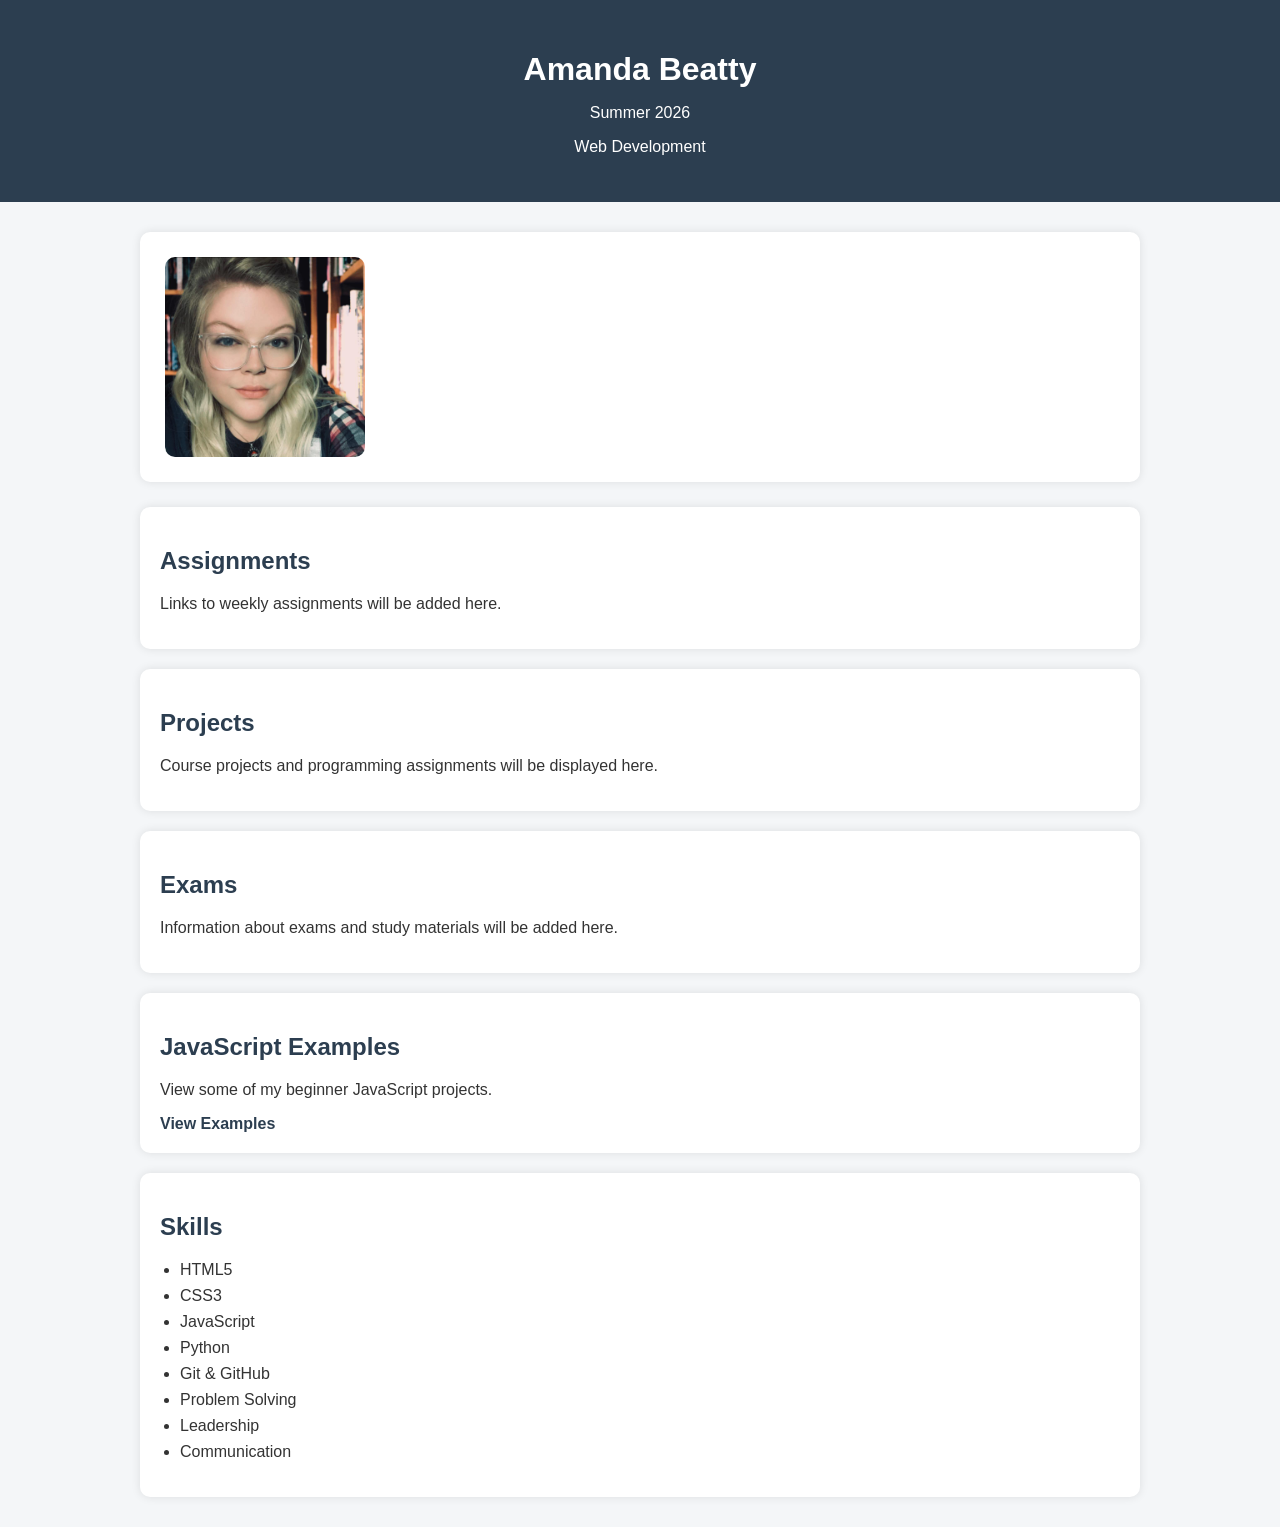
==== index.html @ d9ee72b9 "fixed links" ====
<!DOCTYPE html>
<html lang="en">
<head>
    <meta charset="UTF-8">
    <meta name="viewport" content="width=device-width, initial-scale=1.0">
    <title>Amanda Beatty - Home Page</title>
    <link href="index_style.css" rel="stylesheet" />
</head>

<body>

    <header>
        <h1>Amanda Beatty</h1>
        <p>Summer 2026</p>
        <p>Web Development</p>
    </header>

    <main>

        <section class="about">
            <img src="selfie.jpg" alt="">

            <div>
            </div>
        </section>

        <section class="card">
            <h2>Assignments</h2>
            <p>Links to weekly assignments will be added here.</p>
        </section>

        <section class="card">
            <h2>Projects</h2>
            <p>Course projects and programming assignments will be displayed here.</p>
        </section>

        <section class="card">
            <h2>Exams</h2>
            <p>Information about exams and study materials will be added here.</p>
        </section>

        <section class="card">
            <h2>JavaScript Examples</h2>
            <p>View some of my beginner JavaScript projects.</p>
            <a href="jsExamples.html">View Examples</a>
        </section>

        <section class="card">
            <h2>Skills</h2>

            <ul>
                <li>HTML5</li>
                <li>CSS3</li>
                <li>JavaScript</li>
                <li>Python</li>
                <li>Git & GitHub</li>
                <li>Problem Solving</li>
                <li>Leadership</li>
                <li>Communication</li>
            </ul>

        </section>

    </main>

    <footer>

    </footer>

</body>
</html>
---- index_style.css ----
/* General Page Styling */

body {
    margin: 0;
    font-family: Arial, Helvetica, sans-serif;
    background-color: #f4f6f8;
    color: #333;
}

/* Header */

header {
    background-color: #2c3e50;
    color: white;
    text-align: center;
    padding: 30px;
}

header h1 {
    margin-bottom: 10px;
}

/* Main */

main {
    width: 90%;
    max-width: 1000px;
    margin: 30px auto;
}

/* About Section */

.about {
    display: flex;
    align-items: center;
    gap: 30px;
    background: white;
    padding: 25px;
    border-radius: 10px;
    margin-bottom: 25px;
    box-shadow: 0 0 10px rgba(0,0,0,.1);
}

img {
    width: 200px;
    border-radius: 10px;
}

/* Cards */

.card {
    background: white;
    padding: 20px;
    margin-bottom: 20px;
    border-radius: 10px;
    box-shadow: 0 0 10px rgba(0,0,0,.1);
}

.card h2 {
    color: #2c3e50;
}

/* Skills List */

ul {
    padding-left: 20px;
}

li {
    margin-bottom: 8px;
}

/* Navigation */

nav {
    text-align: center;
    background-color: white;
    padding: 15px;
}

nav a,
.card a {
    color: #2c3e50;
    font-weight: bold;
    text-decoration: none;
}

nav a:hover,
.card a:hover {
    text-decoration: underline;
}

/* JavaScript Examples */

input {
    padding: 10px;
    margin: 5px;
    border: 1px solid #999;
    border-radius: 5px;
}

button {
    padding: 10px 15px;
    margin: 5px;
    border: none;
    border-radius: 5px;
    background-color: #2c3e50;
    color: white;
    cursor: pointer;
}

button:hover {
    background-color: #486581;
}

#greetingOutput,
#calculatorOutput {
    font-weight: bold;
}
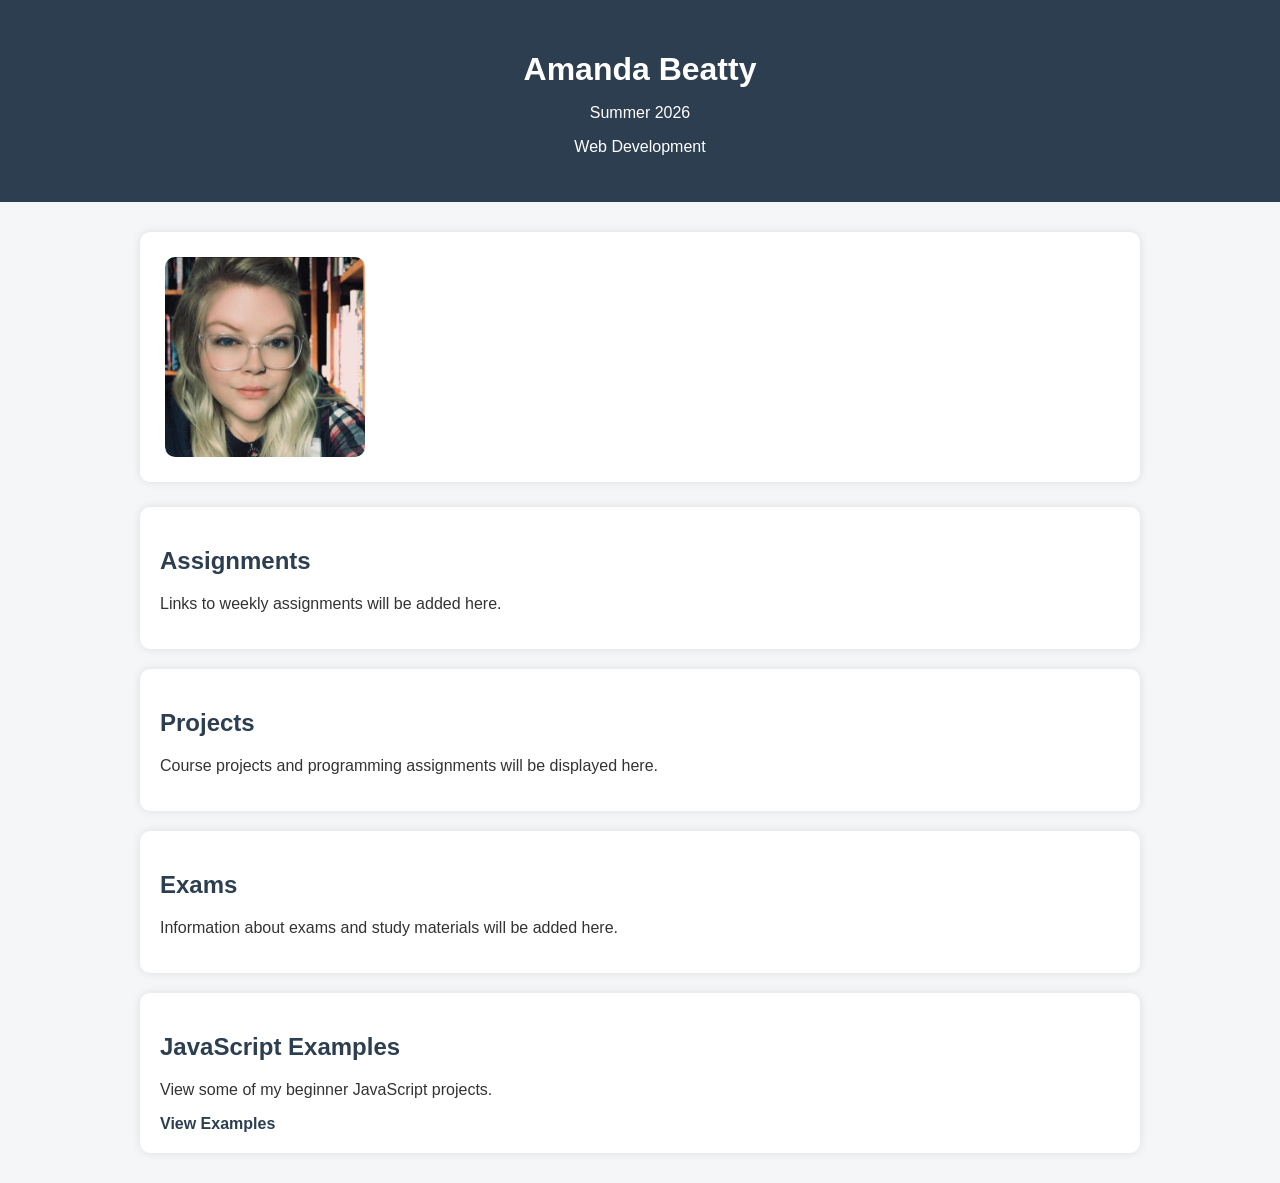
==== commit ba65c9b9: "updated" ====
--- a/index.html
+++ b/index.html
@@ -45,22 +45,6 @@
             <a href="jsExamples.html">View Examples</a>
         </section>
 
-        <section class="card">
-            <h2>Skills</h2>
-
-            <ul>
-                <li>HTML5</li>
-                <li>CSS3</li>
-                <li>JavaScript</li>
-                <li>Python</li>
-                <li>Git & GitHub</li>
-                <li>Problem Solving</li>
-                <li>Leadership</li>
-                <li>Communication</li>
-            </ul>
-
-        </section>
-
     </main>
 
     <footer>
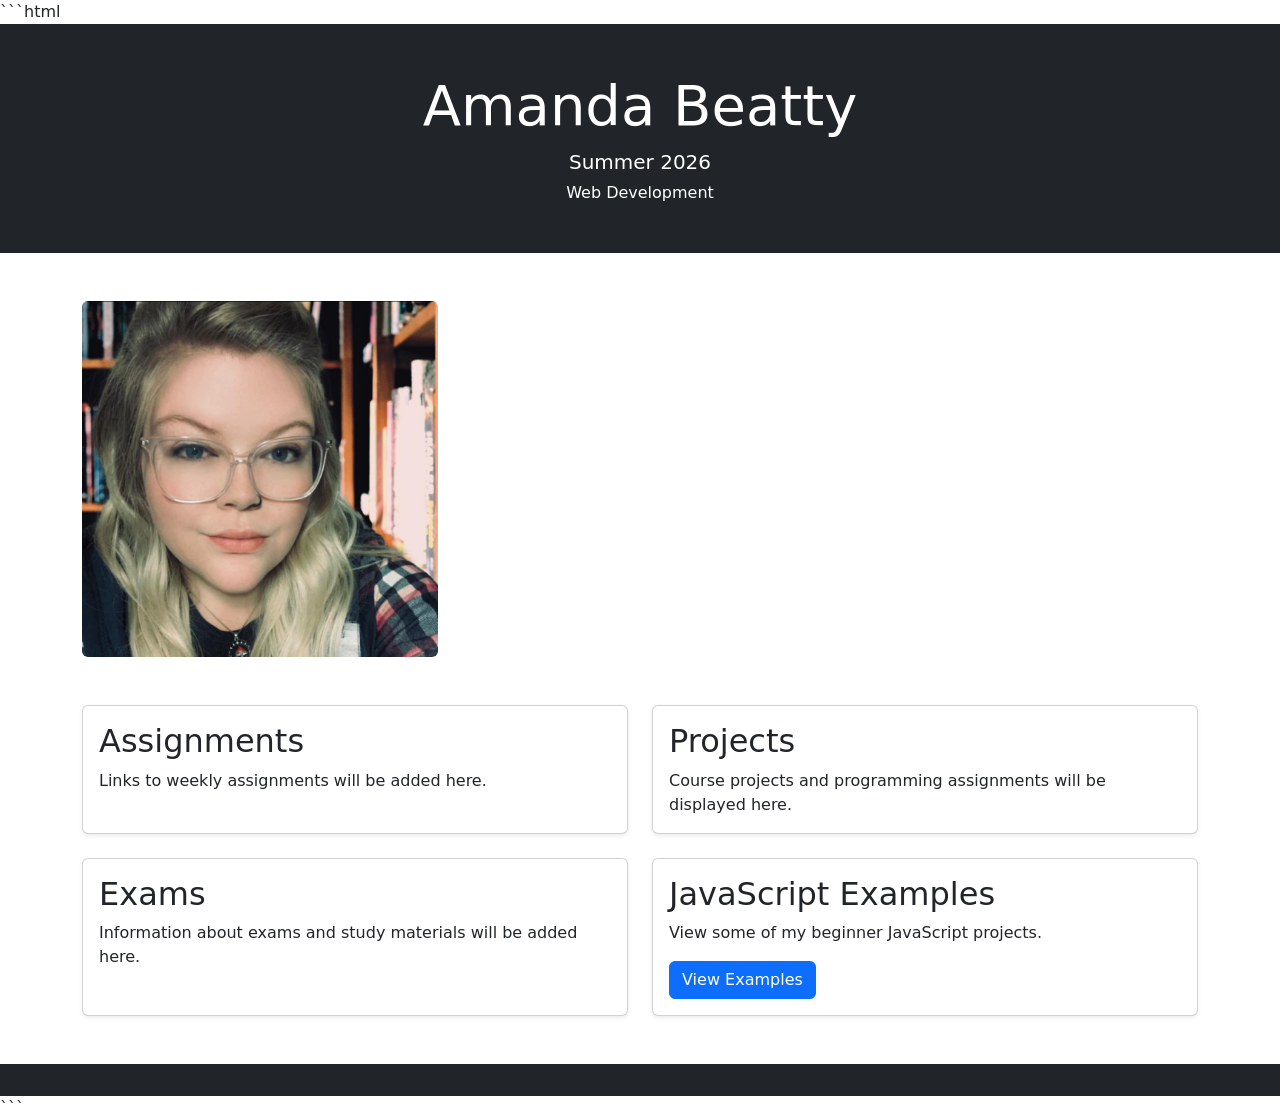
==== commit dd7c7dc6: "updated index with bootstrap framework" ====
--- a/index.html
+++ b/index.html
@@ -1,55 +1,108 @@
+```html
 <!DOCTYPE html>
 <html lang="en">
+
 <head>
     <meta charset="UTF-8">
     <meta name="viewport" content="width=device-width, initial-scale=1.0">
-    <title>Amanda Beatty - Home Page</title>
-    <link href="index_style.css" rel="stylesheet" />
+
+    <title>Amanda Beatty | Web Development Portfolio</title>
+
+    <link href="https://cdn.jsdelivr.net/npm/bootstrap@5.3.2/dist/css/bootstrap.min.css"
+        rel="stylesheet"
+        integrity="sha384-T3c6CoIi6uLrA9TneNEoa7RxnatzjcDSCmG1MXxSR1GAsXEV/Dwwykc2MPK8M2HN"
+        crossorigin="anonymous">
+
+    <link rel="stylesheet" href="styles.css">
 </head>
 
 <body>
 
-    <header>
-        <h1>Amanda Beatty</h1>
-        <p>Summer 2026</p>
-        <p>Web Development</p>
+    <header class="bg-dark text-white text-center py-5">
+        <div class="container">
+            <h1 class="display-4">Amanda Beatty</h1>
+            <p class="lead mb-1">Summer 2026</p>
+            <p class="mb-0">Web Development</p>
+        </div>
     </header>
 
-    <main>
+    <main class="container my-5">
 
-        <section class="about">
-            <img src="selfie.jpg" alt="">
+        <section class="about row align-items-center mb-5">
+            <div class="col-md-4 text-center mb-4 mb-md-0">
+                <img src="selfie.jpg"
+                    alt="Amanda Beatty"
+                    class="img-fluid rounded">
+            </div>
 
-            <div>
+            <div class="col-md-8">
             </div>
         </section>
 
-        <section class="card">
-            <h2>Assignments</h2>
-            <p>Links to weekly assignments will be added here.</p>
-        </section>
+        <div class="row g-4">
 
-        <section class="card">
-            <h2>Projects</h2>
-            <p>Course projects and programming assignments will be displayed here.</p>
-        </section>
+            <div class="col-md-6">
+                <section class="card h-100 shadow-sm">
+                    <div class="card-body">
+                        <h2 class="card-title">Assignments</h2>
+                        <p class="card-text">
+                            Links to weekly assignments will be added here.
+                        </p>
+                    </div>
+                </section>
+            </div>
 
-        <section class="card">
-            <h2>Exams</h2>
-            <p>Information about exams and study materials will be added here.</p>
-        </section>
+            <div class="col-md-6">
+                <section class="card h-100 shadow-sm">
+                    <div class="card-body">
+                        <h2 class="card-title">Projects</h2>
+                        <p class="card-text">
+                            Course projects and programming assignments will be displayed here.
+                        </p>
+                    </div>
+                </section>
+            </div>
 
-        <section class="card">
-            <h2>JavaScript Examples</h2>
-            <p>View some of my beginner JavaScript projects.</p>
-            <a href="jsExamples.html">View Examples</a>
-        </section>
+            <div class="col-md-6">
+                <section class="card h-100 shadow-sm">
+                    <div class="card-body">
+                        <h2 class="card-title">Exams</h2>
+                        <p class="card-text">
+                            Information about exams and study materials will be added here.
+                        </p>
+                    </div>
+                </section>
+            </div>
+
+            <div class="col-md-6">
+                <section class="card h-100 shadow-sm">
+                    <div class="card-body">
+                        <h2 class="card-title">JavaScript Examples</h2>
+                        <p class="card-text">
+                            View some of my beginner JavaScript projects.
+                        </p>
+
+                        <a href="jsExamples.html"
+                            class="btn btn-primary">
+                            View Examples
+                        </a>
+                    </div>
+                </section>
+            </div>
+
+        </div>
 
     </main>
 
-    <footer>
-
+    <footer class="bg-dark text-white text-center py-3">
     </footer>
 
+    <script src="https://cdn.jsdelivr.net/npm/bootstrap@5.3.2/dist/js/bootstrap.bundle.min.js"
+        integrity="sha384-C6RzsynM9kWDrMNeT87bh95OGNyZPhcTNXj1NW7RuBCsyN/o0jlpcV8Qyq46cDfL"
+        crossorigin="anonymous">
+    </script>
+
 </body>
-</html>+
+</html>
+```
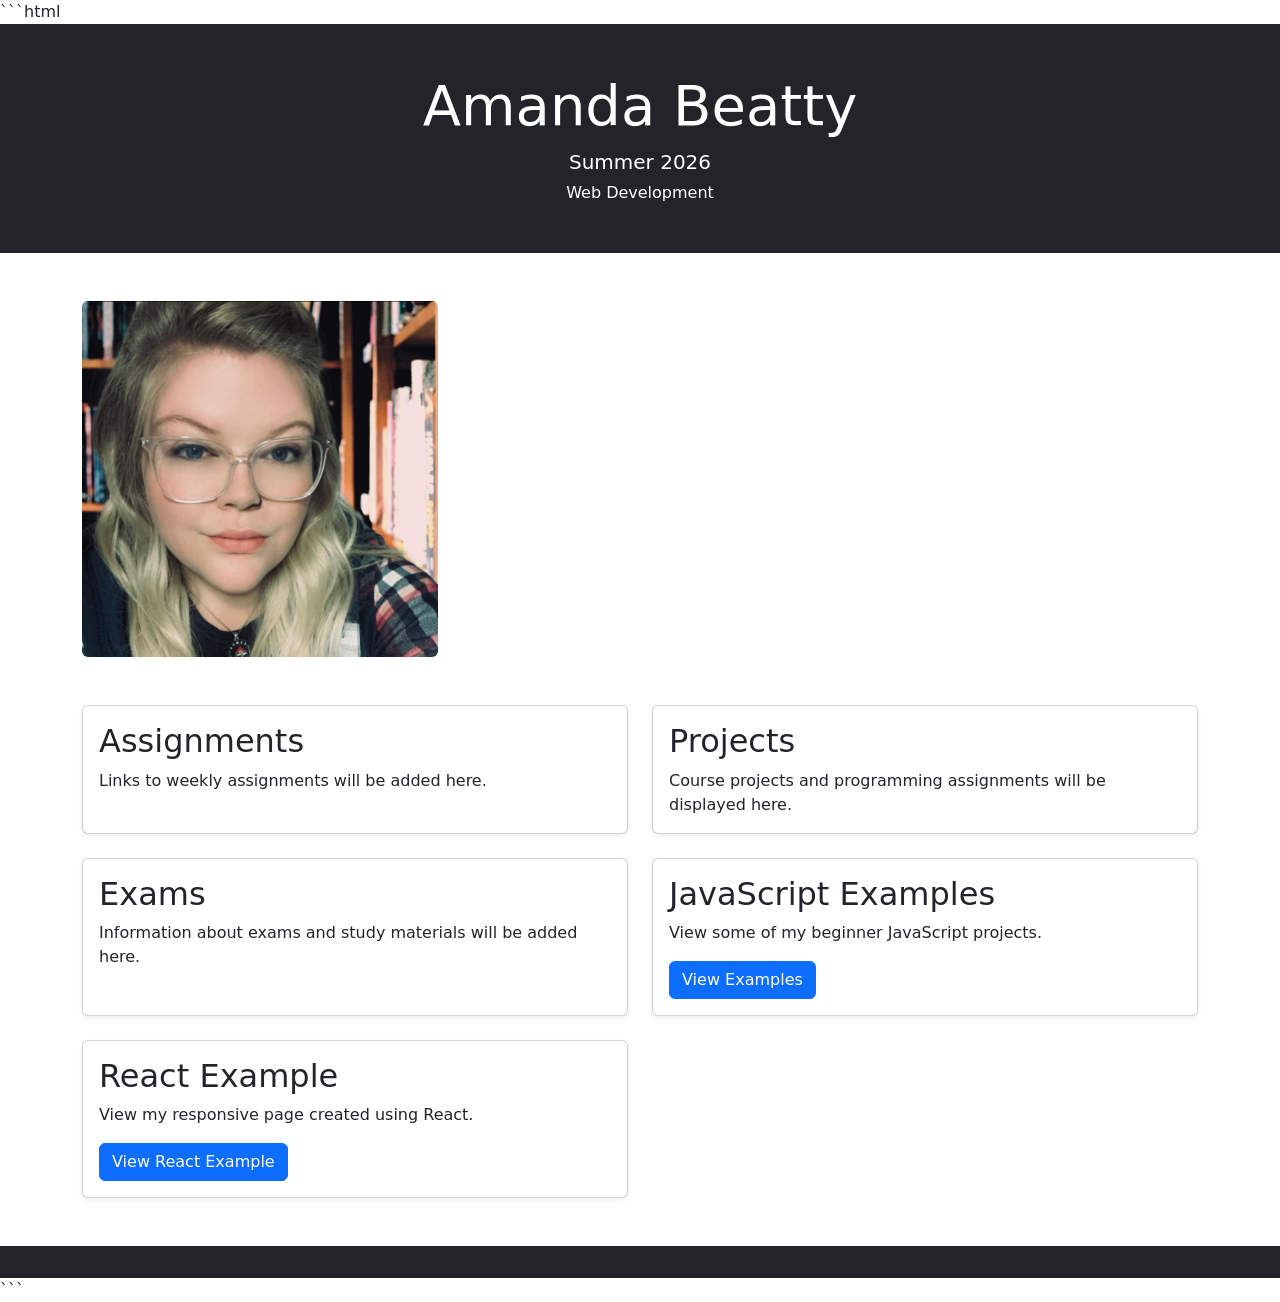
==== commit b763f1ac: "updated with react" ====
--- a/index.html
+++ b/index.html
@@ -90,6 +90,23 @@
                 </section>
             </div>
 
+            <div class="col-md-6">
+                <section class="card h-100 shadow-sm">
+                    <div class="card-body">
+                        <h2 class="card-title">React Example</h2>
+
+                        <p class="card-text">
+                            View my responsive page created using React.
+                        </p>
+
+                        <a href="myReact.html"
+                            class="btn btn-primary">
+                            View React Example
+                         </a>
+                    </div>
+                </section>
+            </div>
+
         </div>
 
     </main>
@@ -105,4 +122,4 @@
 </body>
 
 </html>
-```
+```
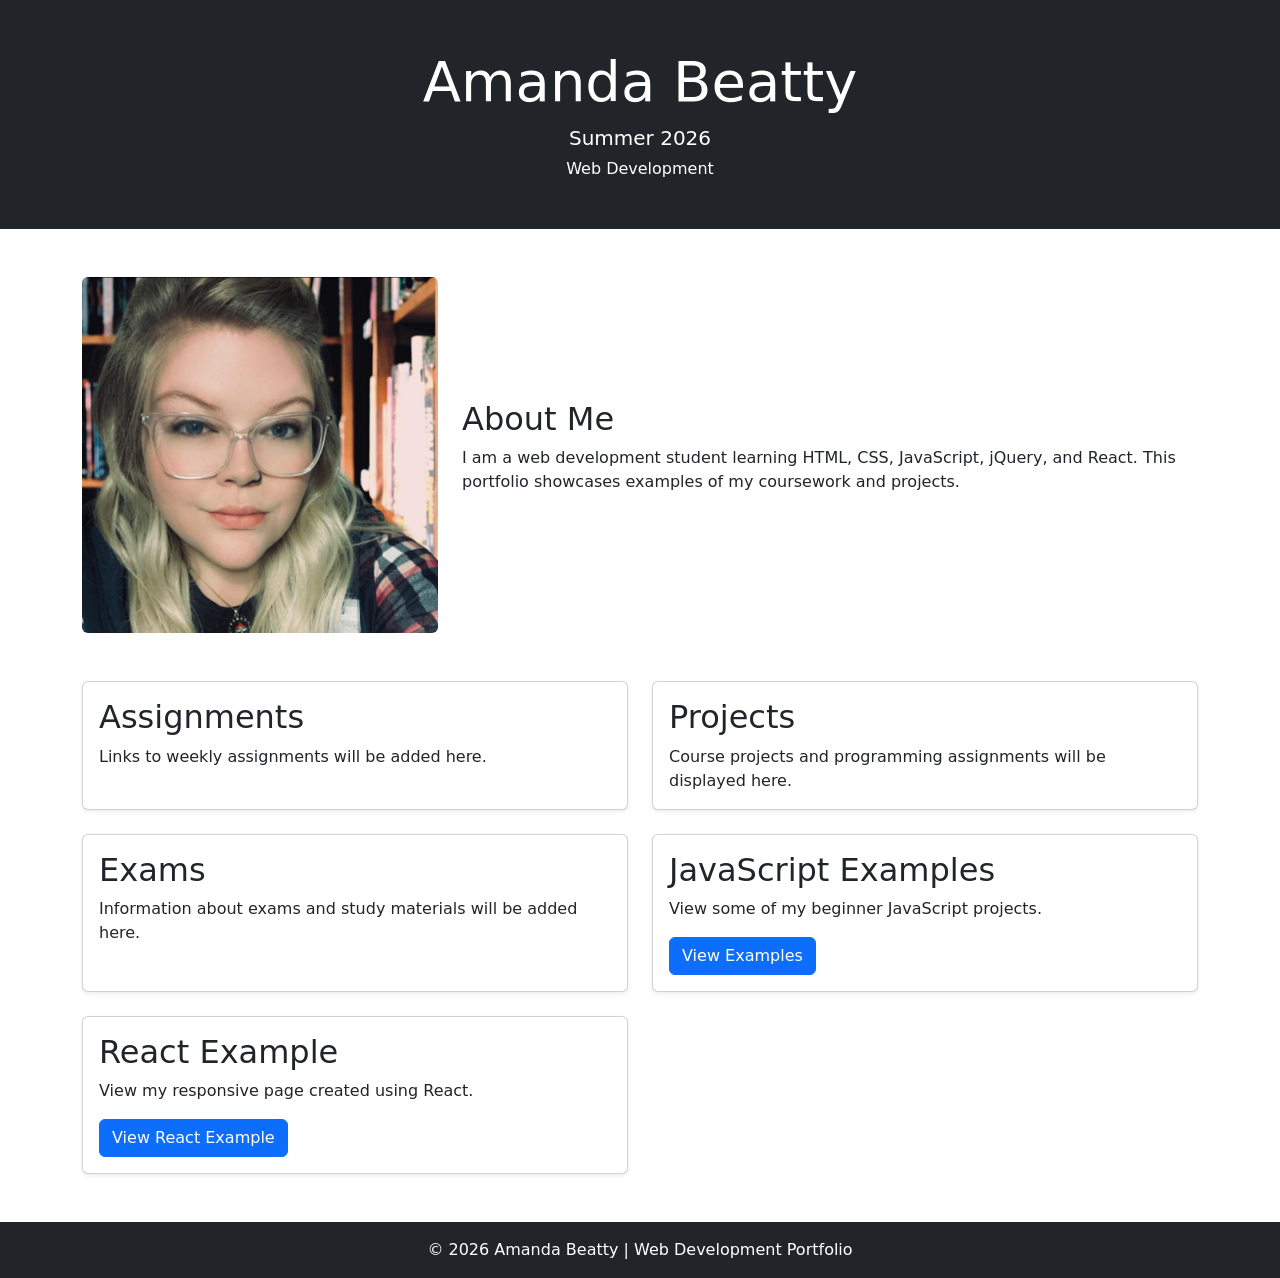
==== commit acef9b24: "I made four modifications to my index.html page using jQuery. First, I used .html() to add an About " ====
--- a/index.html
+++ b/index.html
@@ -1,4 +1,3 @@
-```html
 <!DOCTYPE html>
 <html lang="en">
 
@@ -36,6 +35,7 @@
             </div>
 
             <div class="col-md-8">
+                <!-- About Me content added with jQuery -->
             </div>
         </section>
 
@@ -102,7 +102,7 @@
                         <a href="myReact.html"
                             class="btn btn-primary">
                             View React Example
-                         </a>
+                        </a>
                     </div>
                 </section>
             </div>
@@ -112,14 +112,57 @@
     </main>
 
     <footer class="bg-dark text-white text-center py-3">
+        <!-- Footer text added with jQuery -->
     </footer>
 
+    <!-- jQuery -->
+    <script src="https://ajax.googleapis.com/ajax/libs/jquery/3.7.1/jquery.min.js"></script>
+
+    <!-- Bootstrap -->
     <script src="https://cdn.jsdelivr.net/npm/bootstrap@5.3.2/dist/js/bootstrap.bundle.min.js"
         integrity="sha384-C6RzsynM9kWDrMNeT87bh95OGNyZPhcTNXj1NW7RuBCsyN/o0jlpcV8Qyq46cDfL"
         crossorigin="anonymous">
     </script>
 
+    <script>
+        $(function () {
+
+            // jQuery Modification 1:
+            // Add About Me content to the empty .col-md-8 div
+            $(".about .col-md-8").html(
+                "<h2>About Me</h2>" +
+                "<p>I am a web development student learning HTML, CSS, JavaScript, jQuery, and React. This portfolio showcases examples of my coursework and projects.</p>"
+            );
+
+
+            // jQuery Modification 2:
+            // Add text to the footer
+            $("footer").html(
+                "<p class='mb-0'>&copy; 2026 Amanda Beatty | Web Development Portfolio</p>"
+            );
+
+
+            // jQuery Modification 3:
+            // Add a hover effect to all portfolio cards
+            $(".card").hover(
+                function () {
+                    $(this).addClass("shadow-lg");
+                },
+                function () {
+                    $(this).removeClass("shadow-lg");
+                }
+            );
+
+
+            // jQuery Modification 4:
+            // Change the header title when the user clicks it
+            $("h1").click(function () {
+                $(this).text("Welcome to My Web Development Portfolio!");
+            });
+
+        });
+    </script>
+
 </body>
 
-</html>
-```+</html>
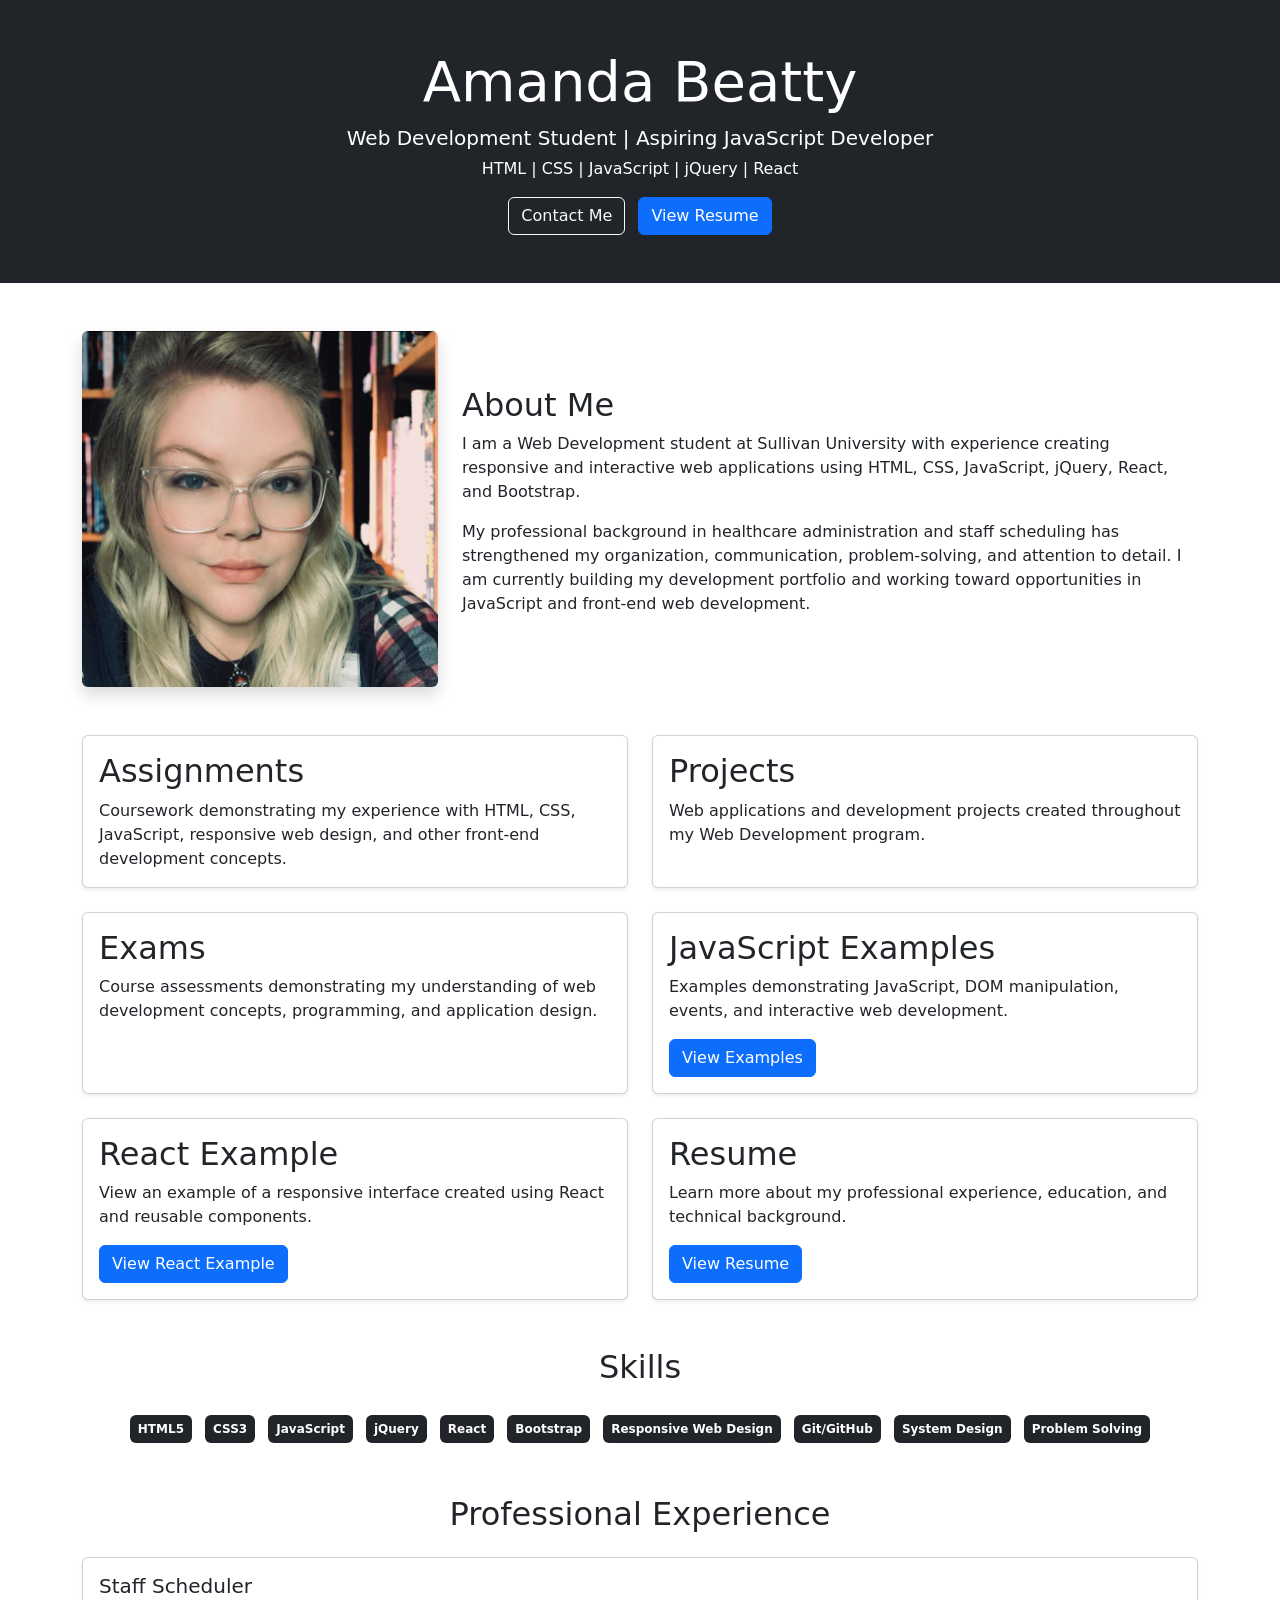
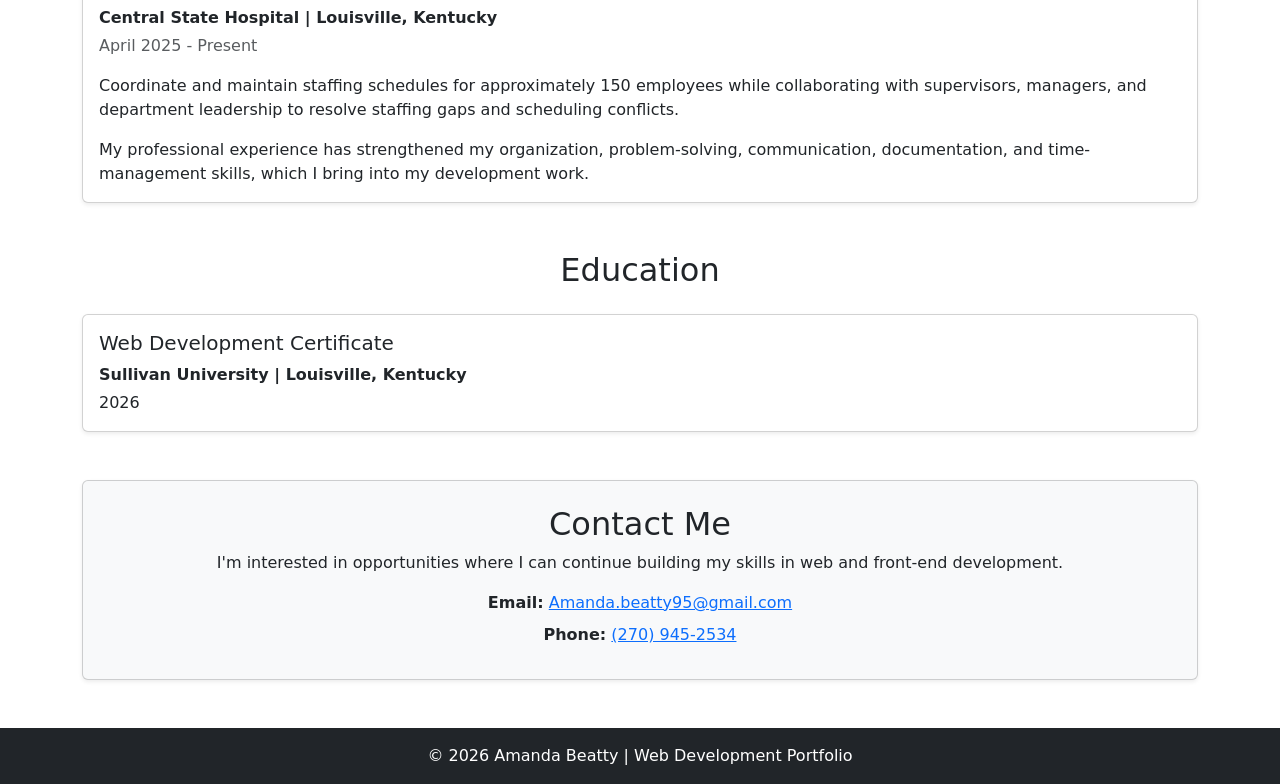
==== commit 6a80cdc1: "updated with contact info and resume" ====
--- a/index.html
+++ b/index.html
@@ -7,7 +7,8 @@
 
     <title>Amanda Beatty | Web Development Portfolio</title>
 
-    <link href="https://cdn.jsdelivr.net/npm/bootstrap@5.3.2/dist/css/bootstrap.min.css"
+    <link
+        href="https://cdn.jsdelivr.net/npm/bootstrap@5.3.2/dist/css/bootstrap.min.css"
         rel="stylesheet"
         integrity="sha384-T3c6CoIi6uLrA9TneNEoa7RxnatzjcDSCmG1MXxSR1GAsXEV/Dwwykc2MPK8M2HN"
         crossorigin="anonymous">
@@ -17,150 +18,499 @@
 
 <body>
 
+    <!-- Header -->
     <header class="bg-dark text-white text-center py-5">
         <div class="container">
+
             <h1 class="display-4">Amanda Beatty</h1>
-            <p class="lead mb-1">Summer 2026</p>
-            <p class="mb-0">Web Development</p>
+
+            <p class="lead mb-1">
+                Web Development Student | Aspiring JavaScript Developer
+            </p>
+
+            <p class="mb-3">
+                HTML | CSS | JavaScript | jQuery | React
+            </p>
+
+            <a href="#contact" class="btn btn-outline-light me-2">
+                Contact Me
+            </a>
+
+            <a href="AmandaBeattyResume.pdf"
+                class="btn btn-primary"
+                target="_blank">
+                View Resume
+            </a>
+
         </div>
     </header>
 
+
     <main class="container my-5">
 
+        <!-- About Me -->
         <section class="about row align-items-center mb-5">
+
             <div class="col-md-4 text-center mb-4 mb-md-0">
+
                 <img src="selfie.jpg"
                     alt="Amanda Beatty"
-                    class="img-fluid rounded">
+                    class="img-fluid rounded shadow">
+
             </div>
 
             <div class="col-md-8">
                 <!-- About Me content added with jQuery -->
             </div>
+
         </section>
 
+
+        <!-- Portfolio Cards -->
         <div class="row g-4">
 
+            <!-- Assignments -->
             <div class="col-md-6">
+
                 <section class="card h-100 shadow-sm">
+
                     <div class="card-body">
-                        <h2 class="card-title">Assignments</h2>
+
+                        <h2 class="card-title">
+                            Assignments
+                        </h2>
+
                         <p class="card-text">
-                            Links to weekly assignments will be added here.
+                            Coursework demonstrating my experience with
+                            HTML, CSS, JavaScript, responsive web design,
+                            and other front-end development concepts.
                         </p>
+
                     </div>
+
                 </section>
-            </div>
-
+
+            </div>
+
+
+            <!-- Projects -->
             <div class="col-md-6">
+
                 <section class="card h-100 shadow-sm">
+
                     <div class="card-body">
-                        <h2 class="card-title">Projects</h2>
+
+                        <h2 class="card-title">
+                            Projects
+                        </h2>
+
                         <p class="card-text">
-                            Course projects and programming assignments will be displayed here.
+                            Web applications and development projects
+                            created throughout my Web Development
+                            program.
                         </p>
+
                     </div>
+
                 </section>
-            </div>
-
+
+            </div>
+
+
+            <!-- Exams -->
             <div class="col-md-6">
+
                 <section class="card h-100 shadow-sm">
+
                     <div class="card-body">
-                        <h2 class="card-title">Exams</h2>
+
+                        <h2 class="card-title">
+                            Exams
+                        </h2>
+
                         <p class="card-text">
-                            Information about exams and study materials will be added here.
+                            Course assessments demonstrating my
+                            understanding of web development concepts,
+                            programming, and application design.
                         </p>
+
                     </div>
+
                 </section>
-            </div>
-
+
+            </div>
+
+
+            <!-- JavaScript -->
             <div class="col-md-6">
+
                 <section class="card h-100 shadow-sm">
+
                     <div class="card-body">
-                        <h2 class="card-title">JavaScript Examples</h2>
+
+                        <h2 class="card-title">
+                            JavaScript Examples
+                        </h2>
+
                         <p class="card-text">
-                            View some of my beginner JavaScript projects.
+                            Examples demonstrating JavaScript,
+                            DOM manipulation, events, and interactive
+                            web development.
                         </p>
 
                         <a href="jsExamples.html"
                             class="btn btn-primary">
+
                             View Examples
-                        </a>
+
+                        </a>
+
                     </div>
+
                 </section>
-            </div>
-
+
+            </div>
+
+
+            <!-- React -->
             <div class="col-md-6">
+
                 <section class="card h-100 shadow-sm">
+
                     <div class="card-body">
-                        <h2 class="card-title">React Example</h2>
+
+                        <h2 class="card-title">
+                            React Example
+                        </h2>
 
                         <p class="card-text">
-                            View my responsive page created using React.
+                            View an example of a responsive interface
+                            created using React and reusable components.
                         </p>
 
                         <a href="myReact.html"
                             class="btn btn-primary">
+
                             View React Example
-                        </a>
+
+                        </a>
+
                     </div>
+
                 </section>
+
+            </div>
+
+
+            <!-- Resume -->
+            <div class="col-md-6">
+
+                <section class="card h-100 shadow-sm">
+
+                    <div class="card-body">
+
+                        <h2 class="card-title">
+                            Resume
+                        </h2>
+
+                        <p class="card-text">
+                            Learn more about my professional experience,
+                            education, and technical background.
+                        </p>
+
+                        <a href="AmandaBeattyResume.pdf"
+                            class="btn btn-primary"
+                            target="_blank">
+
+                            View Resume
+
+                        </a>
+
+                    </div>
+
+                </section>
+
             </div>
 
         </div>
 
+
+        <!-- Skills -->
+        <section class="my-5">
+
+            <h2 class="text-center mb-4">
+                Skills
+            </h2>
+
+            <div class="text-center">
+
+                <span class="badge bg-dark p-2 m-1">
+                    HTML5
+                </span>
+
+                <span class="badge bg-dark p-2 m-1">
+                    CSS3
+                </span>
+
+                <span class="badge bg-dark p-2 m-1">
+                    JavaScript
+                </span>
+
+                <span class="badge bg-dark p-2 m-1">
+                    jQuery
+                </span>
+
+                <span class="badge bg-dark p-2 m-1">
+                    React
+                </span>
+
+                <span class="badge bg-dark p-2 m-1">
+                    Bootstrap
+                </span>
+
+                <span class="badge bg-dark p-2 m-1">
+                    Responsive Web Design
+                </span>
+
+                <span class="badge bg-dark p-2 m-1">
+                    Git/GitHub
+                </span>
+
+                <span class="badge bg-dark p-2 m-1">
+                    System Design
+                </span>
+
+                <span class="badge bg-dark p-2 m-1">
+                    Problem Solving
+                </span>
+
+            </div>
+
+        </section>
+
+
+        <!-- Experience -->
+        <section class="my-5">
+
+            <h2 class="text-center mb-4">
+                Professional Experience
+            </h2>
+
+            <div class="card shadow-sm">
+
+                <div class="card-body">
+
+                    <h3 class="h5">
+                        Staff Scheduler
+                    </h3>
+
+                    <p class="fw-bold mb-1">
+                        Central State Hospital | Louisville, Kentucky
+                    </p>
+
+                    <p class="text-muted">
+                        April 2025 - Present
+                    </p>
+
+                    <p>
+                        Coordinate and maintain staffing schedules for
+                        approximately 150 employees while collaborating
+                        with supervisors, managers, and department
+                        leadership to resolve staffing gaps and
+                        scheduling conflicts.
+                    </p>
+
+                    <p class="mb-0">
+                        My professional experience has strengthened my
+                        organization, problem-solving, communication,
+                        documentation, and time-management skills,
+                        which I bring into my development work.
+                    </p>
+
+                </div>
+
+            </div>
+
+        </section>
+
+
+        <!-- Education -->
+        <section class="my-5">
+
+            <h2 class="text-center mb-4">
+                Education
+            </h2>
+
+            <div class="card shadow-sm">
+
+                <div class="card-body">
+
+                    <h3 class="h5">
+                        Web Development Certificate
+                    </h3>
+
+                    <p class="fw-bold mb-1">
+                        Sullivan University | Louisville, Kentucky
+                    </p>
+
+                    <p class="mb-0">
+                        2026
+                    </p>
+
+                </div>
+
+            </div>
+
+        </section>
+
+
+        <!-- Contact -->
+        <section id="contact" class="my-5">
+
+            <div class="card bg-light shadow-sm">
+
+                <div class="card-body text-center py-4">
+
+                    <h2>
+                        Contact Me
+                    </h2>
+
+                    <p>
+                        I'm interested in opportunities where I can
+                        continue building my skills in web and
+                        front-end development.
+                    </p>
+
+                    <p class="mb-2">
+
+                        <strong>Email:</strong>
+
+                        <a href="mailto:Amanda.beatty95@gmail.com">
+                            Amanda.beatty95@gmail.com
+                        </a>
+
+                    </p>
+
+                    <p class="mb-2">
+
+                        <strong>Phone:</strong>
+
+                        <a href="tel:+12709452534">
+                            (270) 945-2534
+                        </a>
+
+                    </p>
+
+                    <!-- Add your LinkedIn URL when ready -->
+                    <!--
+                    <p class="mb-2">
+                        <strong>LinkedIn:</strong>
+                        <a href="YOUR-LINKEDIN-URL"
+                            target="_blank">
+                            View My LinkedIn
+                        </a>
+                    </p>
+                    -->
+
+                    <!-- Add GitHub once you know your profile URL -->
+                    <!--
+                    <p class="mb-0">
+                        <strong>GitHub:</strong>
+                        <a href="YOUR-GITHUB-URL"
+                            target="_blank">
+                            View My GitHub
+                        </a>
+                    </p>
+                    -->
+
+                </div>
+
+            </div>
+
+        </section>
+
     </main>
 
+
+    <!-- Footer -->
     <footer class="bg-dark text-white text-center py-3">
         <!-- Footer text added with jQuery -->
     </footer>
 
+
     <!-- jQuery -->
-    <script src="https://ajax.googleapis.com/ajax/libs/jquery/3.7.1/jquery.min.js"></script>
+    <script
+        src="https://ajax.googleapis.com/ajax/libs/jquery/3.7.1/jquery.min.js">
+    </script>
+
 
     <!-- Bootstrap -->
-    <script src="https://cdn.jsdelivr.net/npm/bootstrap@5.3.2/dist/js/bootstrap.bundle.min.js"
+    <script
+        src="https://cdn.jsdelivr.net/npm/bootstrap@5.3.2/dist/js/bootstrap.bundle.min.js"
         integrity="sha384-C6RzsynM9kWDrMNeT87bh95OGNyZPhcTNXj1NW7RuBCsyN/o0jlpcV8Qyq46cDfL"
         crossorigin="anonymous">
     </script>
 
+
     <script>
+
         $(function () {
 
             // jQuery Modification 1:
-            // Add About Me content to the empty .col-md-8 div
+            // Add About Me content
             $(".about .col-md-8").html(
                 "<h2>About Me</h2>" +
-                "<p>I am a web development student learning HTML, CSS, JavaScript, jQuery, and React. This portfolio showcases examples of my coursework and projects.</p>"
+
+                "<p>I am a Web Development student at Sullivan University " +
+                "with experience creating responsive and interactive web " +
+                "applications using HTML, CSS, JavaScript, jQuery, React, " +
+                "and Bootstrap.</p>" +
+
+                "<p>My professional background in healthcare administration " +
+                "and staff scheduling has strengthened my organization, " +
+                "communication, problem-solving, and attention to detail. " +
+                "I am currently building my development portfolio and " +
+                "working toward opportunities in JavaScript and front-end " +
+                "web development.</p>"
             );
 
 
             // jQuery Modification 2:
-            // Add text to the footer
+            // Add footer content
             $("footer").html(
-                "<p class='mb-0'>&copy; 2026 Amanda Beatty | Web Development Portfolio</p>"
+                "<p class='mb-0'>" +
+                "&copy; 2026 Amanda Beatty | Web Development Portfolio" +
+                "</p>"
             );
 
 
             // jQuery Modification 3:
-            // Add a hover effect to all portfolio cards
+            // Add hover effect to portfolio cards
             $(".card").hover(
+
                 function () {
                     $(this).addClass("shadow-lg");
                 },
+
                 function () {
                     $(this).removeClass("shadow-lg");
                 }
+
             );
 
 
             // jQuery Modification 4:
-            // Change the header title when the user clicks it
+            // Change header title when clicked
             $("h1").click(function () {
-                $(this).text("Welcome to My Web Development Portfolio!");
+
+                $(this).text(
+                    "Welcome to My Web Development Portfolio!"
+                );
+
             });
 
         });
+
     </script>
 
 </body>
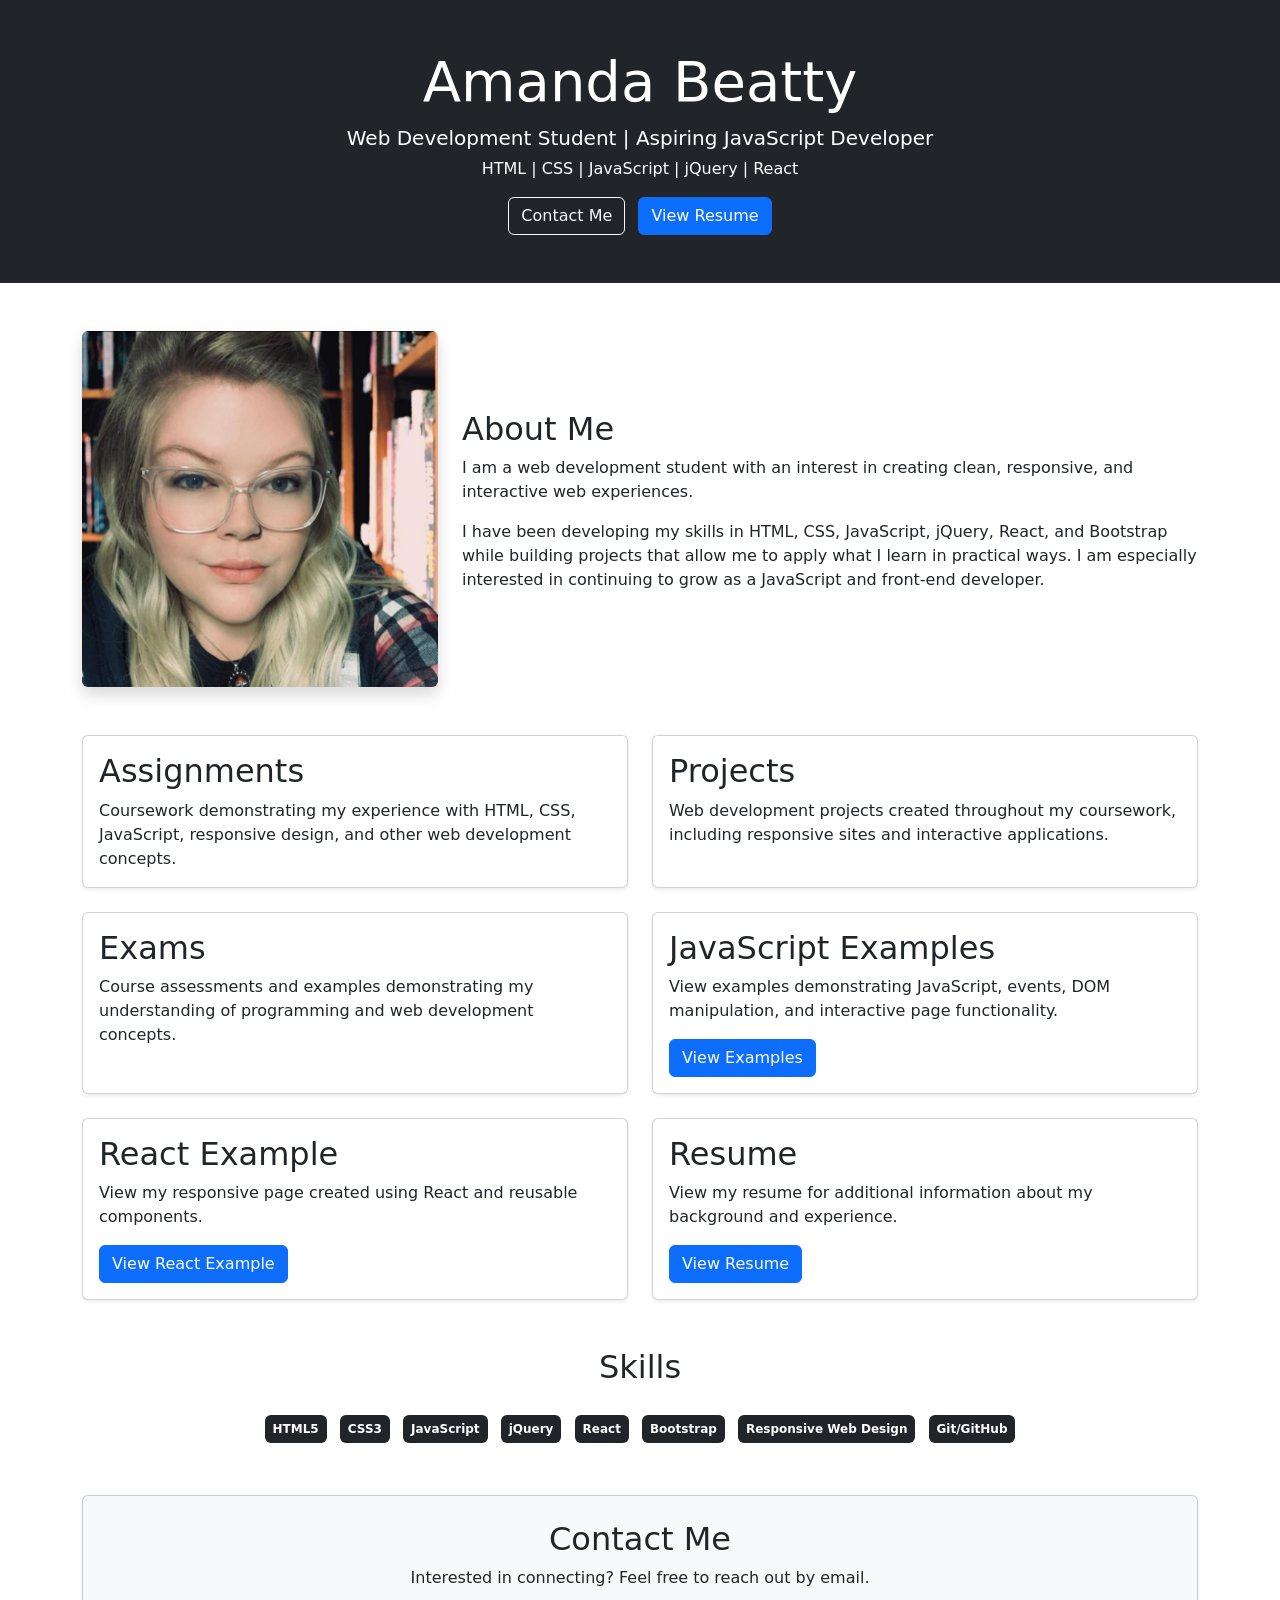
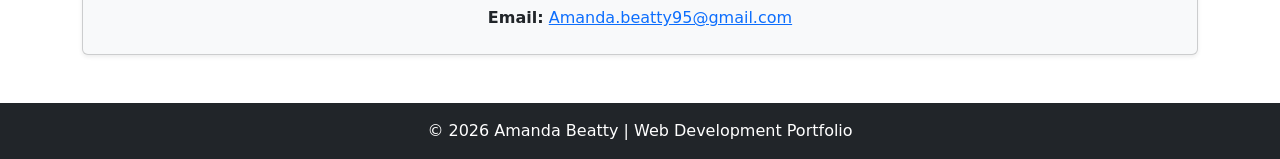
==== commit 0e24475a: "updated" ====
--- a/index.html
+++ b/index.html
@@ -20,9 +20,12 @@
 
     <!-- Header -->
     <header class="bg-dark text-white text-center py-5">
+
         <div class="container">
 
-            <h1 class="display-4">Amanda Beatty</h1>
+            <h1 class="display-4">
+                Amanda Beatty
+            </h1>
 
             <p class="lead mb-1">
                 Web Development Student | Aspiring JavaScript Developer
@@ -32,7 +35,8 @@
                 HTML | CSS | JavaScript | jQuery | React
             </p>
 
-            <a href="#contact" class="btn btn-outline-light me-2">
+            <a href="#contact"
+                class="btn btn-outline-light me-2">
                 Contact Me
             </a>
 
@@ -43,6 +47,7 @@
             </a>
 
         </div>
+
     </header>
 
 
@@ -66,7 +71,7 @@
         </section>
 
 
-        <!-- Portfolio Cards -->
+        <!-- Portfolio Sections -->
         <div class="row g-4">
 
             <!-- Assignments -->
@@ -82,8 +87,8 @@
 
                         <p class="card-text">
                             Coursework demonstrating my experience with
-                            HTML, CSS, JavaScript, responsive web design,
-                            and other front-end development concepts.
+                            HTML, CSS, JavaScript, responsive design,
+                            and other web development concepts.
                         </p>
 
                     </div>
@@ -105,9 +110,9 @@
                         </h2>
 
                         <p class="card-text">
-                            Web applications and development projects
-                            created throughout my Web Development
-                            program.
+                            Web development projects created throughout
+                            my coursework, including responsive sites
+                            and interactive applications.
                         </p>
 
                     </div>
@@ -129,9 +134,9 @@
                         </h2>
 
                         <p class="card-text">
-                            Course assessments demonstrating my
-                            understanding of web development concepts,
-                            programming, and application design.
+                            Course assessments and examples demonstrating
+                            my understanding of programming and web
+                            development concepts.
                         </p>
 
                     </div>
@@ -153,16 +158,14 @@
                         </h2>
 
                         <p class="card-text">
-                            Examples demonstrating JavaScript,
-                            DOM manipulation, events, and interactive
-                            web development.
+                            View examples demonstrating JavaScript,
+                            events, DOM manipulation, and interactive
+                            page functionality.
                         </p>
 
                         <a href="jsExamples.html"
                             class="btn btn-primary">
-
                             View Examples
-
                         </a>
 
                     </div>
@@ -184,15 +187,13 @@
                         </h2>
 
                         <p class="card-text">
-                            View an example of a responsive interface
-                            created using React and reusable components.
+                            View my responsive page created using
+                            React and reusable components.
                         </p>
 
                         <a href="myReact.html"
                             class="btn btn-primary">
-
                             View React Example
-
                         </a>
 
                     </div>
@@ -214,16 +215,14 @@
                         </h2>
 
                         <p class="card-text">
-                            Learn more about my professional experience,
-                            education, and technical background.
+                            View my resume for additional information
+                            about my background and experience.
                         </p>
 
                         <a href="AmandaBeattyResume.pdf"
                             class="btn btn-primary"
                             target="_blank">
-
                             View Resume
-
                         </a>
 
                     </div>
@@ -276,89 +275,6 @@
                     Git/GitHub
                 </span>
 
-                <span class="badge bg-dark p-2 m-1">
-                    System Design
-                </span>
-
-                <span class="badge bg-dark p-2 m-1">
-                    Problem Solving
-                </span>
-
-            </div>
-
-        </section>
-
-
-        <!-- Experience -->
-        <section class="my-5">
-
-            <h2 class="text-center mb-4">
-                Professional Experience
-            </h2>
-
-            <div class="card shadow-sm">
-
-                <div class="card-body">
-
-                    <h3 class="h5">
-                        Staff Scheduler
-                    </h3>
-
-                    <p class="fw-bold mb-1">
-                        Central State Hospital | Louisville, Kentucky
-                    </p>
-
-                    <p class="text-muted">
-                        April 2025 - Present
-                    </p>
-
-                    <p>
-                        Coordinate and maintain staffing schedules for
-                        approximately 150 employees while collaborating
-                        with supervisors, managers, and department
-                        leadership to resolve staffing gaps and
-                        scheduling conflicts.
-                    </p>
-
-                    <p class="mb-0">
-                        My professional experience has strengthened my
-                        organization, problem-solving, communication,
-                        documentation, and time-management skills,
-                        which I bring into my development work.
-                    </p>
-
-                </div>
-
-            </div>
-
-        </section>
-
-
-        <!-- Education -->
-        <section class="my-5">
-
-            <h2 class="text-center mb-4">
-                Education
-            </h2>
-
-            <div class="card shadow-sm">
-
-                <div class="card-body">
-
-                    <h3 class="h5">
-                        Web Development Certificate
-                    </h3>
-
-                    <p class="fw-bold mb-1">
-                        Sullivan University | Louisville, Kentucky
-                    </p>
-
-                    <p class="mb-0">
-                        2026
-                    </p>
-
-                </div>
-
             </div>
 
         </section>
@@ -376,12 +292,11 @@
                     </h2>
 
                     <p>
-                        I'm interested in opportunities where I can
-                        continue building my skills in web and
-                        front-end development.
+                        Interested in connecting? Feel free to reach
+                        out by email.
                     </p>
 
-                    <p class="mb-2">
+                    <p class="mb-0">
 
                         <strong>Email:</strong>
 
@@ -390,38 +305,6 @@
                         </a>
 
                     </p>
-
-                    <p class="mb-2">
-
-                        <strong>Phone:</strong>
-
-                        <a href="tel:+12709452534">
-                            (270) 945-2534
-                        </a>
-
-                    </p>
-
-                    <!-- Add your LinkedIn URL when ready -->
-                    <!--
-                    <p class="mb-2">
-                        <strong>LinkedIn:</strong>
-                        <a href="YOUR-LINKEDIN-URL"
-                            target="_blank">
-                            View My LinkedIn
-                        </a>
-                    </p>
-                    -->
-
-                    <!-- Add GitHub once you know your profile URL -->
-                    <!--
-                    <p class="mb-0">
-                        <strong>GitHub:</strong>
-                        <a href="YOUR-GITHUB-URL"
-                            target="_blank">
-                            View My GitHub
-                        </a>
-                    </p>
-                    -->
 
                 </div>
 
@@ -461,17 +344,15 @@
             $(".about .col-md-8").html(
                 "<h2>About Me</h2>" +
 
-                "<p>I am a Web Development student at Sullivan University " +
-                "with experience creating responsive and interactive web " +
-                "applications using HTML, CSS, JavaScript, jQuery, React, " +
-                "and Bootstrap.</p>" +
-
-                "<p>My professional background in healthcare administration " +
-                "and staff scheduling has strengthened my organization, " +
-                "communication, problem-solving, and attention to detail. " +
-                "I am currently building my development portfolio and " +
-                "working toward opportunities in JavaScript and front-end " +
-                "web development.</p>"
+                "<p>I am a web development student with an interest " +
+                "in creating clean, responsive, and interactive web " +
+                "experiences.</p>" +
+
+                "<p>I have been developing my skills in HTML, CSS, " +
+                "JavaScript, jQuery, React, and Bootstrap while building " +
+                "projects that allow me to apply what I learn in practical " +
+                "ways. I am especially interested in continuing to grow " +
+                "as a JavaScript and front-end developer.</p>"
             );
 
 
@@ -485,7 +366,7 @@
 
 
             // jQuery Modification 3:
-            // Add hover effect to portfolio cards
+            // Add hover effect to cards
             $(".card").hover(
 
                 function () {
